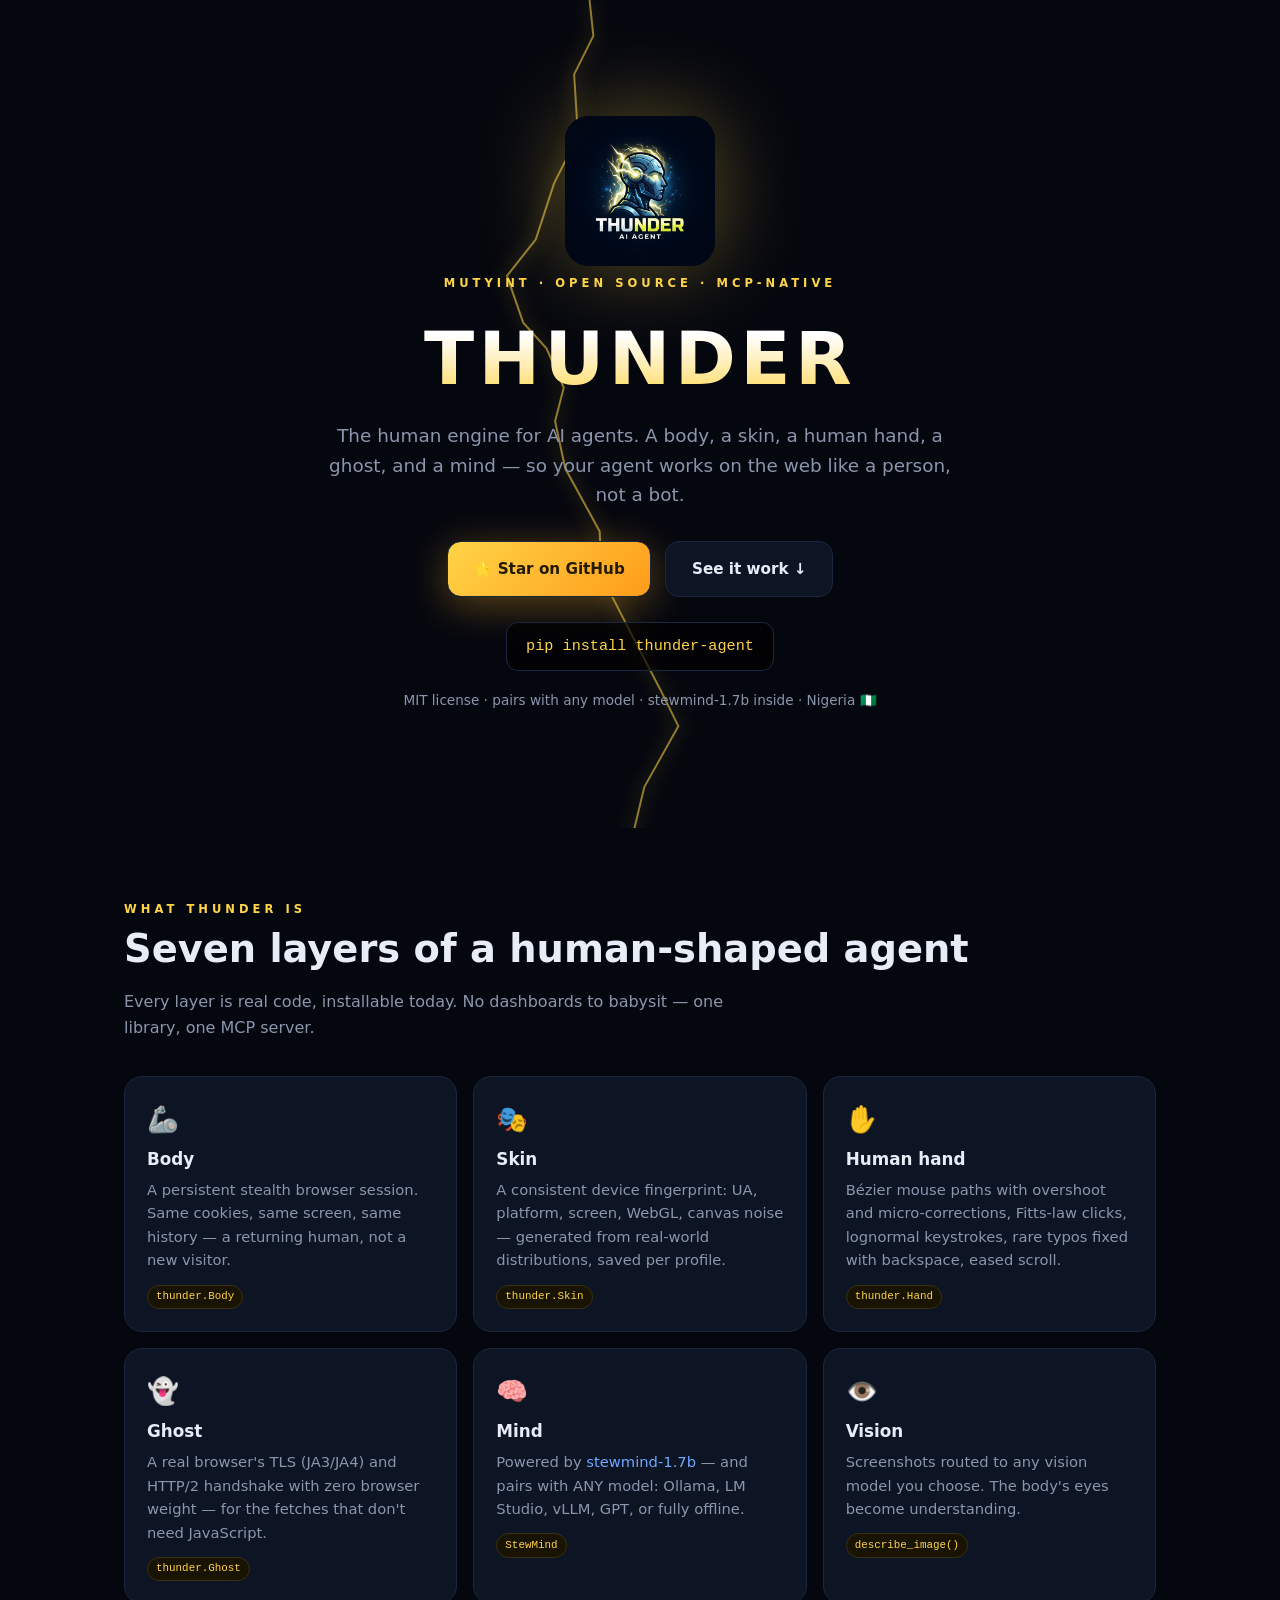
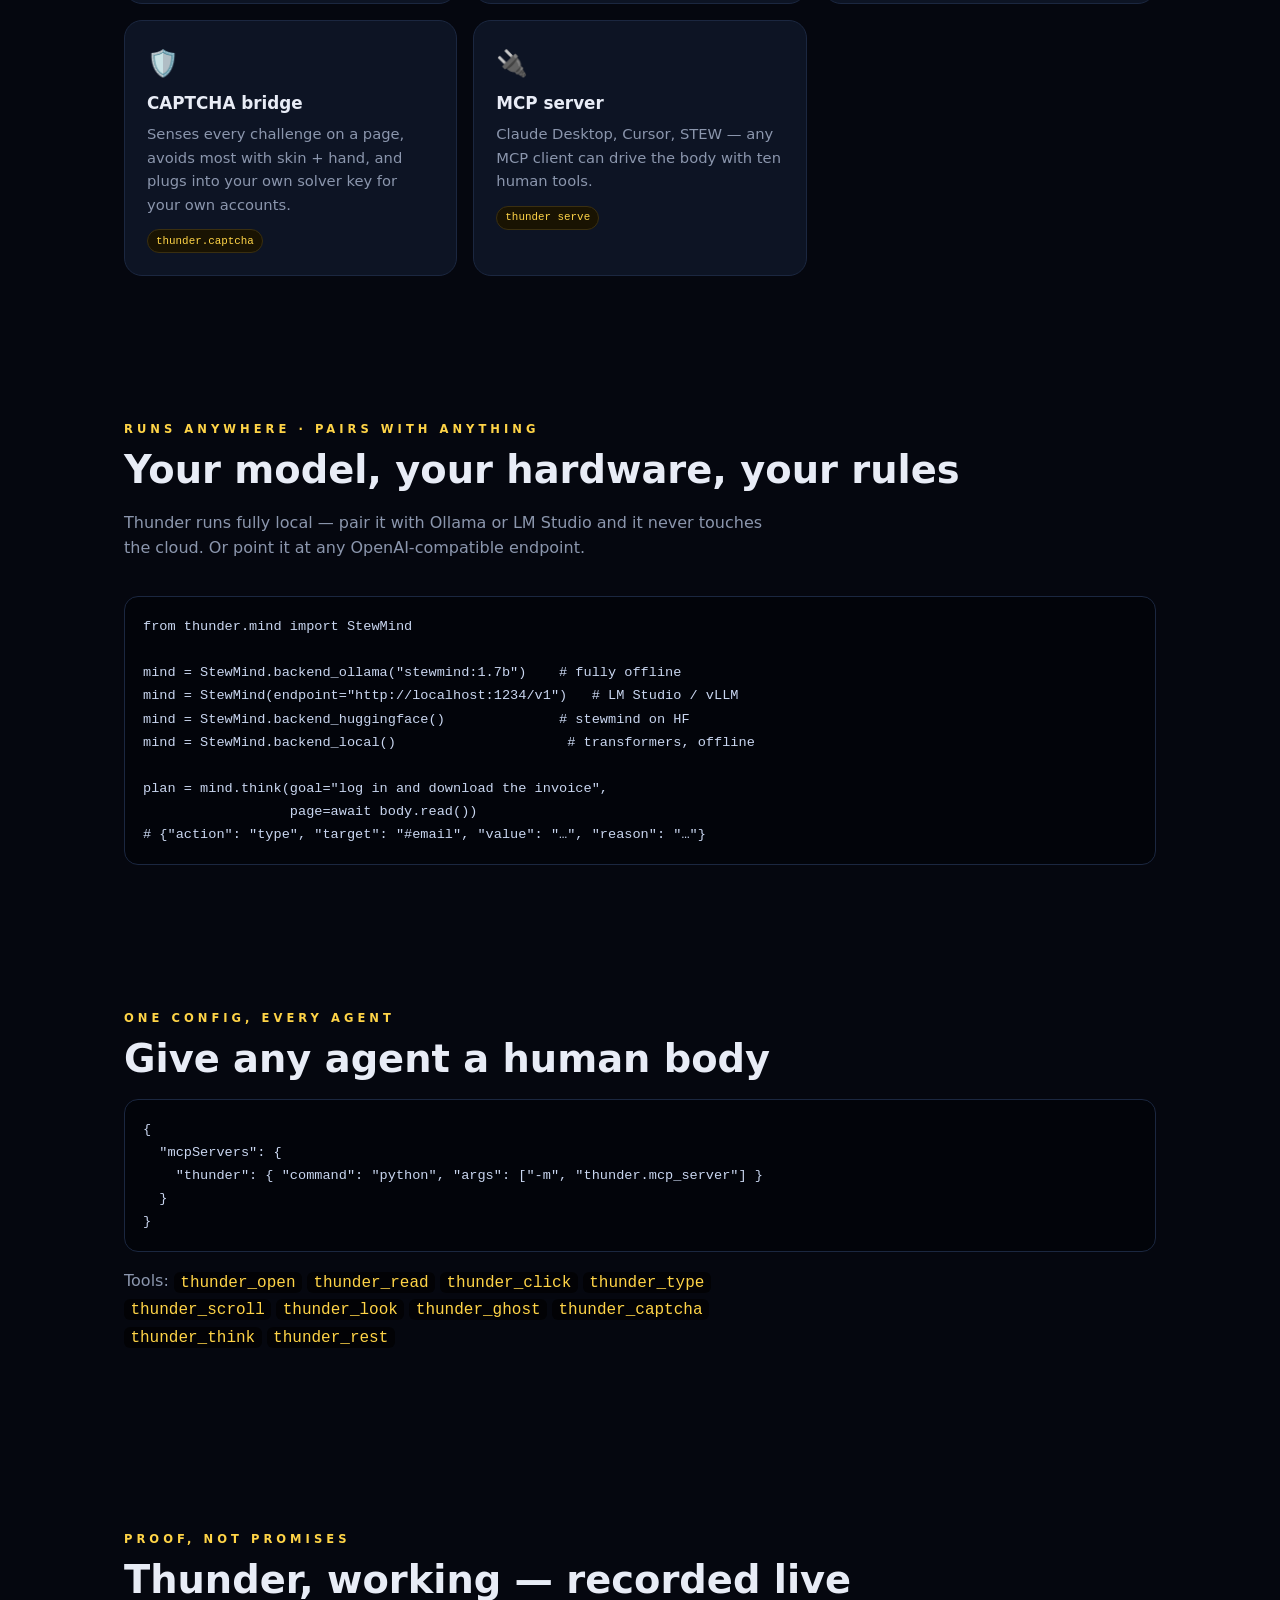
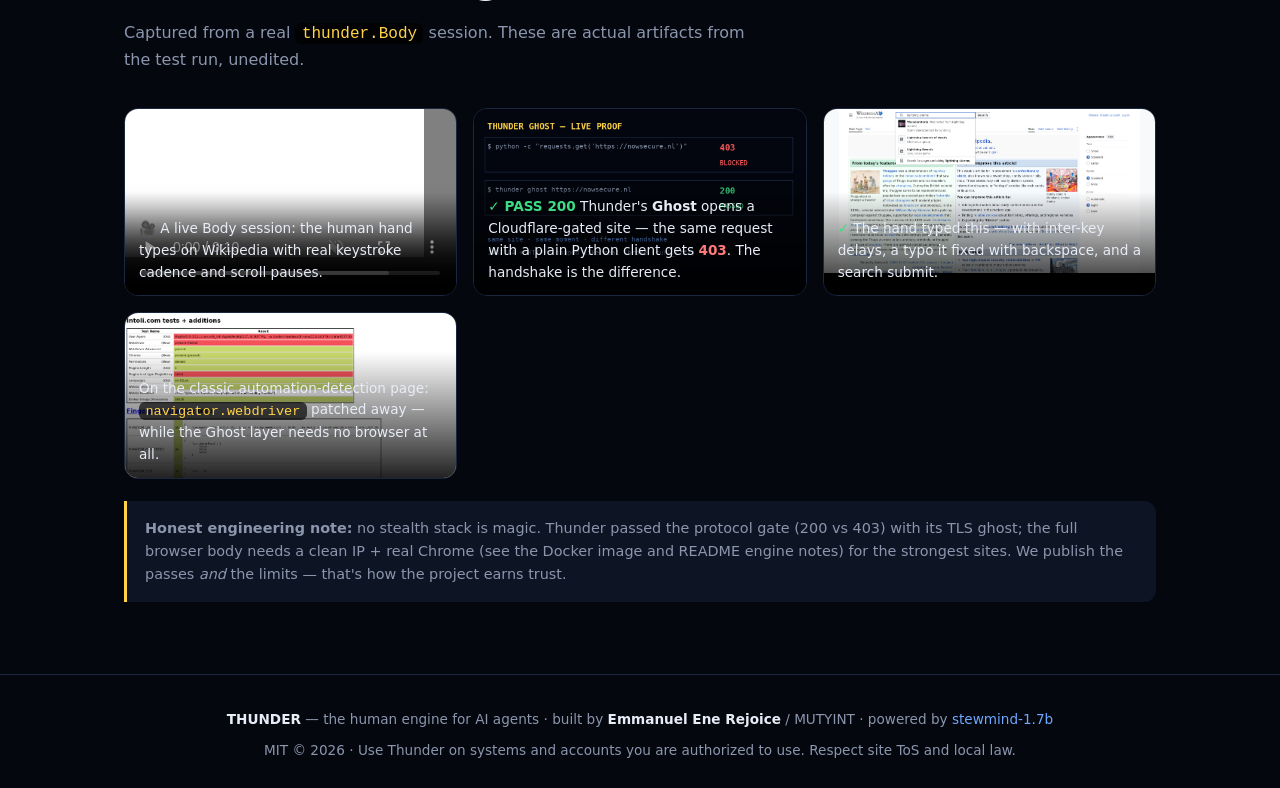
==== site/index.html @ 7cd61db0 "⚡ Thunder v0.1.0 — the human engine for AI agents Body (stealth browser) · Skin (consistent fingerpr" ====
<!DOCTYPE html>
<html lang="en">
<head>
<meta charset="utf-8">
<meta name="viewport" content="width=device-width, initial-scale=1">
<title>THUNDER — The Human Engine for AI Agents</title>
<meta name="description" content="Thunder gives AI agents a human body: a stealth browser, a human hand, a browser-true TLS ghost, a CAPTCHA bridge, and a mind powered by stewmind-1.7b. MCP-native. Open source.">
<link rel="icon" href="assets/thunder-logo.png">
<style>
  :root{
    --bg:#05070f; --bg2:#0a0f1e; --panel:#0d1424; --line:#1b2740;
    --txt:#e8ecf6; --dim:#8b96ad; --bolt:#ffd447; --volt:#6ea8ff; --ok:#3ddc84;
    --mono: ui-monospace,Menlo,Consolas,monospace;
  }
  *{margin:0;padding:0;box-sizing:border-box}
  html{scroll-behavior:smooth}
  body{background:var(--bg);color:var(--txt);font-family:Inter,system-ui,-apple-system,Segoe UI,sans-serif;line-height:1.6;overflow-x:hidden}
  .wrap{max-width:1080px;margin:0 auto;padding:0 24px}
  a{color:var(--volt);text-decoration:none}
  a:hover{color:var(--bolt)}
  .kicker{letter-spacing:.35em;font-size:.72rem;color:var(--bolt);text-transform:uppercase;font-weight:700}
  /* ── hero ─────────────────────────────── */
  header{position:relative;min-height:92vh;display:flex;align-items:center;text-align:center;overflow:hidden}
  #storm{position:absolute;inset:0;z-index:0}
  .hero-in{position:relative;z-index:2;width:100%}
  .hero-in img.logo{width:150px;border-radius:24px;box-shadow:0 0 90px rgba(255,212,71,.35);animation:pulse 4s ease-in-out infinite}
  @keyframes pulse{50%{transform:scale(1.04);box-shadow:0 0 140px rgba(255,212,71,.55)}}
  h1{font-size:clamp(2.4rem,7vw,4.6rem);font-weight:900;letter-spacing:.06em;margin:.5rem 0 .2rem;
     background:linear-gradient(180deg,#fff 30%,#ffd447 90%);-webkit-background-clip:text;background-clip:text;color:transparent}
  .tag{color:var(--dim);font-size:1.15rem;max-width:640px;margin:0 auto}
  .cta{margin-top:2rem;display:flex;gap:14px;justify-content:center;flex-wrap:wrap}
  .btn{padding:.9rem 1.6rem;border-radius:14px;font-weight:700;font-size:.95rem;transition:.2s;border:1px solid var(--line)}
  .btn.primary{background:linear-gradient(135deg,#ffd447,#ff9c1a);color:#231a00;box-shadow:0 8px 40px rgba(255,180,40,.35)}
  .btn.primary:hover{transform:translateY(-2px)}
  .btn.ghost{background:var(--panel);color:var(--txt)}
  .btn.ghost:hover{border-color:var(--bolt)}
  .install{margin-top:1.6rem;display:inline-block;font-family:var(--mono);background:#000a; border:1px solid var(--line);padding:.7rem 1.2rem;border-radius:12px;color:var(--bolt);font-size:.95rem}
  .badges{margin-top:1.2rem;color:var(--dim);font-size:.85rem}
  /* ── sections ─────────────────────────── */
  section{padding:72px 0}
  h2{font-size:clamp(1.6rem,4vw,2.4rem);font-weight:850;margin-bottom:.6rem}
  .sub{color:var(--dim);max-width:640px;margin-bottom:2.2rem}
  .grid{display:grid;grid-template-columns:repeat(auto-fit,minmax(280px,1fr));gap:16px}
  .card{background:var(--panel);border:1px solid var(--line);border-radius:18px;padding:22px;transition:.25s}
  .card:hover{transform:translateY(-4px);border-color:#2b3f6e;box-shadow:0 18px 50px #0009}
  .card .emoji{font-size:1.6rem}
  .card h3{font-size:1.05rem;margin:.4rem 0 .3rem}
  .card p{color:var(--dim);font-size:.92rem}
  .tagchip{display:inline-block;font-family:var(--mono);font-size:.68rem;color:var(--bolt);border:1px solid #3a2f10;background:#191302;padding:.15rem .5rem;border-radius:99px;margin-top:.8rem}
  pre{background:#02040a;border:1px solid var(--line);border-radius:14px;padding:18px;overflow:auto;font-family:var(--mono);font-size:.85rem;color:#c9d6f0;line-height:1.7}
  code.inline{font-family:var(--mono);color:var(--bolt);background:#000a;padding:.1rem .4rem;border-radius:6px}
  /* ── proofs ──────────────────────────── */
  .shots{display:grid;grid-template-columns:repeat(auto-fit,minmax(260px,1fr));gap:16px}
  .shot{position:relative;border-radius:14px;overflow:hidden;border:1px solid var(--line);background:#000}
  .shot img,.shot video{width:100%;display:block}
  .shot .cap{position:absolute;bottom:0;left:0;right:0;background:linear-gradient(transparent,#000d);padding:26px 14px 12px;font-size:.85rem}
  .ok-chip{color:var(--ok);font-weight:700}
  .fail-chip{color:#ff7a7a;font-weight:700}
  video{filter:saturate(1.1)}
  .note{border-left:3px solid var(--bolt);background:var(--panel);padding:16px 18px;border-radius:0 12px 12px 0;color:var(--dim);font-size:.9rem;margin-top:1.4rem}
  footer{border-top:1px solid var(--line);padding:34px 0;color:var(--dim);font-size:.85rem;text-align:center}
  footer b{color:var(--txt)}
  .float{animation:float 7s ease-in-out infinite}
  @keyframes float{50%{transform:translateY(-12px)}}
</style>
</head>
<body>
<canvas id="storm"></canvas>
<header>
  <div class="wrap hero-in">
    <img class="logo float" src="assets/thunder-logo.png" alt="Thunder logo">
    <div class="kicker">MUTYINT · OPEN SOURCE · MCP-NATIVE</div>
    <h1>THUNDER</h1>
    <p class="tag">The human engine for AI agents. A body, a skin, a human hand, a ghost, and a mind — so your agent works on the web like a person, not a bot.</p>
    <div class="cta">
      <a class="btn primary" href="https://github.com/emmanuelerogian723-alt/thunder" target="_blank">⭐ Star on GitHub</a>
      <a class="btn ghost" href="#proofs">See it work ↓</a>
    </div>
    <div class="install">pip install thunder-agent</div>
    <div class="badges">MIT license · pairs with any model · stewmind-1.7b inside · Nigeria 🇳🇬</div>
  </div>
</header>

<section id="layers">
  <div class="wrap">
    <div class="kicker">WHAT THUNDER IS</div>
    <h2>Seven layers of a human-shaped agent</h2>
    <p class="sub">Every layer is real code, installable today. No dashboards to babysit — one library, one MCP server.</p>
    <div class="grid">
      <div class="card"><div class="emoji">🦾</div><h3>Body</h3><p>A persistent stealth browser session. Same cookies, same screen, same history — a returning human, not a new visitor.</p><span class="tagchip">thunder.Body</span></div>
      <div class="card"><div class="emoji">🎭</div><h3>Skin</h3><p>A consistent device fingerprint: UA, platform, screen, WebGL, canvas noise — generated from real-world distributions, saved per profile.</p><span class="tagchip">thunder.Skin</span></div>
      <div class="card"><div class="emoji">✋</div><h3>Human hand</h3><p>Bézier mouse paths with overshoot and micro-corrections, Fitts-law clicks, lognormal keystrokes, rare typos fixed with backspace, eased scroll.</p><span class="tagchip">thunder.Hand</span></div>
      <div class="card"><div class="emoji">👻</div><h3>Ghost</h3><p>A real browser's TLS (JA3/JA4) and HTTP/2 handshake with zero browser weight — for the fetches that don't need JavaScript.</p><span class="tagchip">thunder.Ghost</span></div>
      <div class="card"><div class="emoji">🧠</div><h3>Mind</h3><p>Powered by <a href="https://huggingface.co/Erog0291/stewmind-1.7b" target="_blank">stewmind-1.7b</a> — and pairs with ANY model: Ollama, LM Studio, vLLM, GPT, or fully offline.</p><span class="tagchip">StewMind</span></div>
      <div class="card"><div class="emoji">👁️</div><h3>Vision</h3><p>Screenshots routed to any vision model you choose. The body's eyes become understanding.</p><span class="tagchip">describe_image()</span></div>
      <div class="card"><div class="emoji">🛡️</div><h3>CAPTCHA bridge</h3><p>Senses every challenge on a page, avoids most with skin + hand, and plugs into your own solver key for your own accounts.</p><span class="tagchip">thunder.captcha</span></div>
      <div class="card"><div class="emoji">🔌</div><h3>MCP server</h3><p>Claude Desktop, Cursor, STEW — any MCP client can drive the body with ten human tools.</p><span class="tagchip">thunder serve</span></div>
    </div>
  </div>
</section>

<section id="pair">
  <div class="wrap">
    <div class="kicker">RUNS ANYWHERE · PAIRS WITH ANYTHING</div>
    <h2>Your model, your hardware, your rules</h2>
    <p class="sub">Thunder runs fully local — pair it with Ollama or LM Studio and it never touches the cloud. Or point it at any OpenAI-compatible endpoint.</p>
    <pre>from thunder.mind import StewMind

mind = StewMind.backend_ollama("stewmind:1.7b")    # fully offline
mind = StewMind(endpoint="http://localhost:1234/v1")   # LM Studio / vLLM
mind = StewMind.backend_huggingface()              # stewmind on HF
mind = StewMind.backend_local()                     # transformers, offline

plan = mind.think(goal="log in and download the invoice",
                  page=await body.read())
# {"action": "type", "target": "#email", "value": "…", "reason": "…"}</pre>
  </div>
</section>

<section id="mcp">
  <div class="wrap">
    <div class="kicker">ONE CONFIG, EVERY AGENT</div>
    <h2>Give any agent a human body</h2>
    <pre>{
  "mcpServers": {
    "thunder": { "command": "python", "args": ["-m", "thunder.mcp_server"] }
  }
}</pre>
    <p class="sub" style="margin-top:1rem">Tools: <code class="inline">thunder_open</code> <code class="inline">thunder_read</code> <code class="inline">thunder_click</code> <code class="inline">thunder_type</code> <code class="inline">thunder_scroll</code> <code class="inline">thunder_look</code> <code class="inline">thunder_ghost</code> <code class="inline">thunder_captcha</code> <code class="inline">thunder_think</code> <code class="inline">thunder_rest</code></p>
  </div>
</section>

<section id="proofs">
  <div class="wrap">
    <div class="kicker">PROOF, NOT PROMISES</div>
    <h2>Thunder, working — recorded live</h2>
    <p class="sub">Captured from a real <code class="inline">thunder.Body</code> session. These are actual artifacts from the test run, unedited.</p>
    <div class="shots">
      <div class="shot"><video src="assets/thunder_session.webm" controls muted playsinline></video><div class="cap">🎥 A live Body session: the human hand types on Wikipedia with real keystroke cadence and scroll pauses.</div></div>
      <div class="shot"><img src="assets/proof_cloudflare.png" alt="ghost vs plain client"><div class="cap"><span class="ok-chip">✓ PASS 200</span> Thunder's <b>Ghost</b> opens a Cloudflare-gated site — the same request with a plain Python client gets <span class="fail-chip">403</span>. The handshake is the difference.</div></div>
      <div class="shot"><img src="assets/proof_hand.png" alt="human hand typing"><div class="cap"><span class="ok-chip">✓</span> The hand typed this — with inter-key delays, a typo it fixed with backspace, and a search submit.</div></div>
      <div class="shot"><img src="assets/proof_detection.png" alt="detection page"><div class="cap">On the classic automation-detection page: <code class="inline">navigator.webdriver</code> patched away — while the Ghost layer needs no browser at all.</div></div>
    </div>
    <div class="note"><b>Honest engineering note:</b> no stealth stack is magic. Thunder passed the protocol gate (200 vs 403) with its TLS ghost; the full browser body needs a clean IP + real Chrome (see the Docker image and README engine notes) for the strongest sites. We publish the passes <i>and</i> the limits — that's how the project earns trust.</div>
  </div>
</section>

<footer>
  <div class="wrap">
    <p><b>THUNDER</b> — the human engine for AI agents · built by <b>Emmanuel Ene Rejoice</b> / MUTYINT · powered by <a href="https://huggingface.co/Erog0291/stewmind-1.7b" target="_blank">stewmind-1.7b</a></p>
    <p style="margin-top:.6rem">MIT © 2026 · Use Thunder on systems and accounts you are authorized to use. Respect site ToS and local law.</p>
  </div>
</footer>

<script>
// ── animated storm behind the hero ──────────────────────────
const cv = document.getElementById('storm'), ctx = cv.getContext('2d');
let bolts = [], W, H;
function resize(){ W = cv.width = innerWidth; H = cv.height = document.querySelector('header').offsetHeight; }
addEventListener('resize', resize); resize();
function spawnBolt(){
  const x = Math.random()*W;
  const pts = [[x, 0]]; let px = x, py = 0;
  while (py < H){ py += 24 + Math.random()*40; px += (Math.random()-0.5)*70; pts.push([px, py]); }
  bolts.push({pts, life: 1});
  if (Math.random() < 0.4) setTimeout(spawnBolt, 90);
}
function tick(){
  ctx.clearRect(0,0,W,H);
  ctx.globalCompositeOperation = 'lighter';
  bolts = bolts.filter(b => b.life > 0);
  for (const b of bolts){
    ctx.beginPath();
    b.pts.forEach(([x,y],i) => i ? ctx.lineTo(x,y) : ctx.moveTo(x,y));
    ctx.strokeStyle = `rgba(255,212,71,${b.life*0.55})`;
    ctx.lineWidth = 2; ctx.shadowColor = '#ffd447'; ctx.shadowBlur = 18;
    ctx.stroke();
    b.life -= 0.03;
  }
  ctx.shadowBlur = 0;
  requestAnimationFrame(tick);
}
setInterval(() => Math.random() < 0.5 && spawnBolt(), 900);
tick();
</script>
</body>
</html>
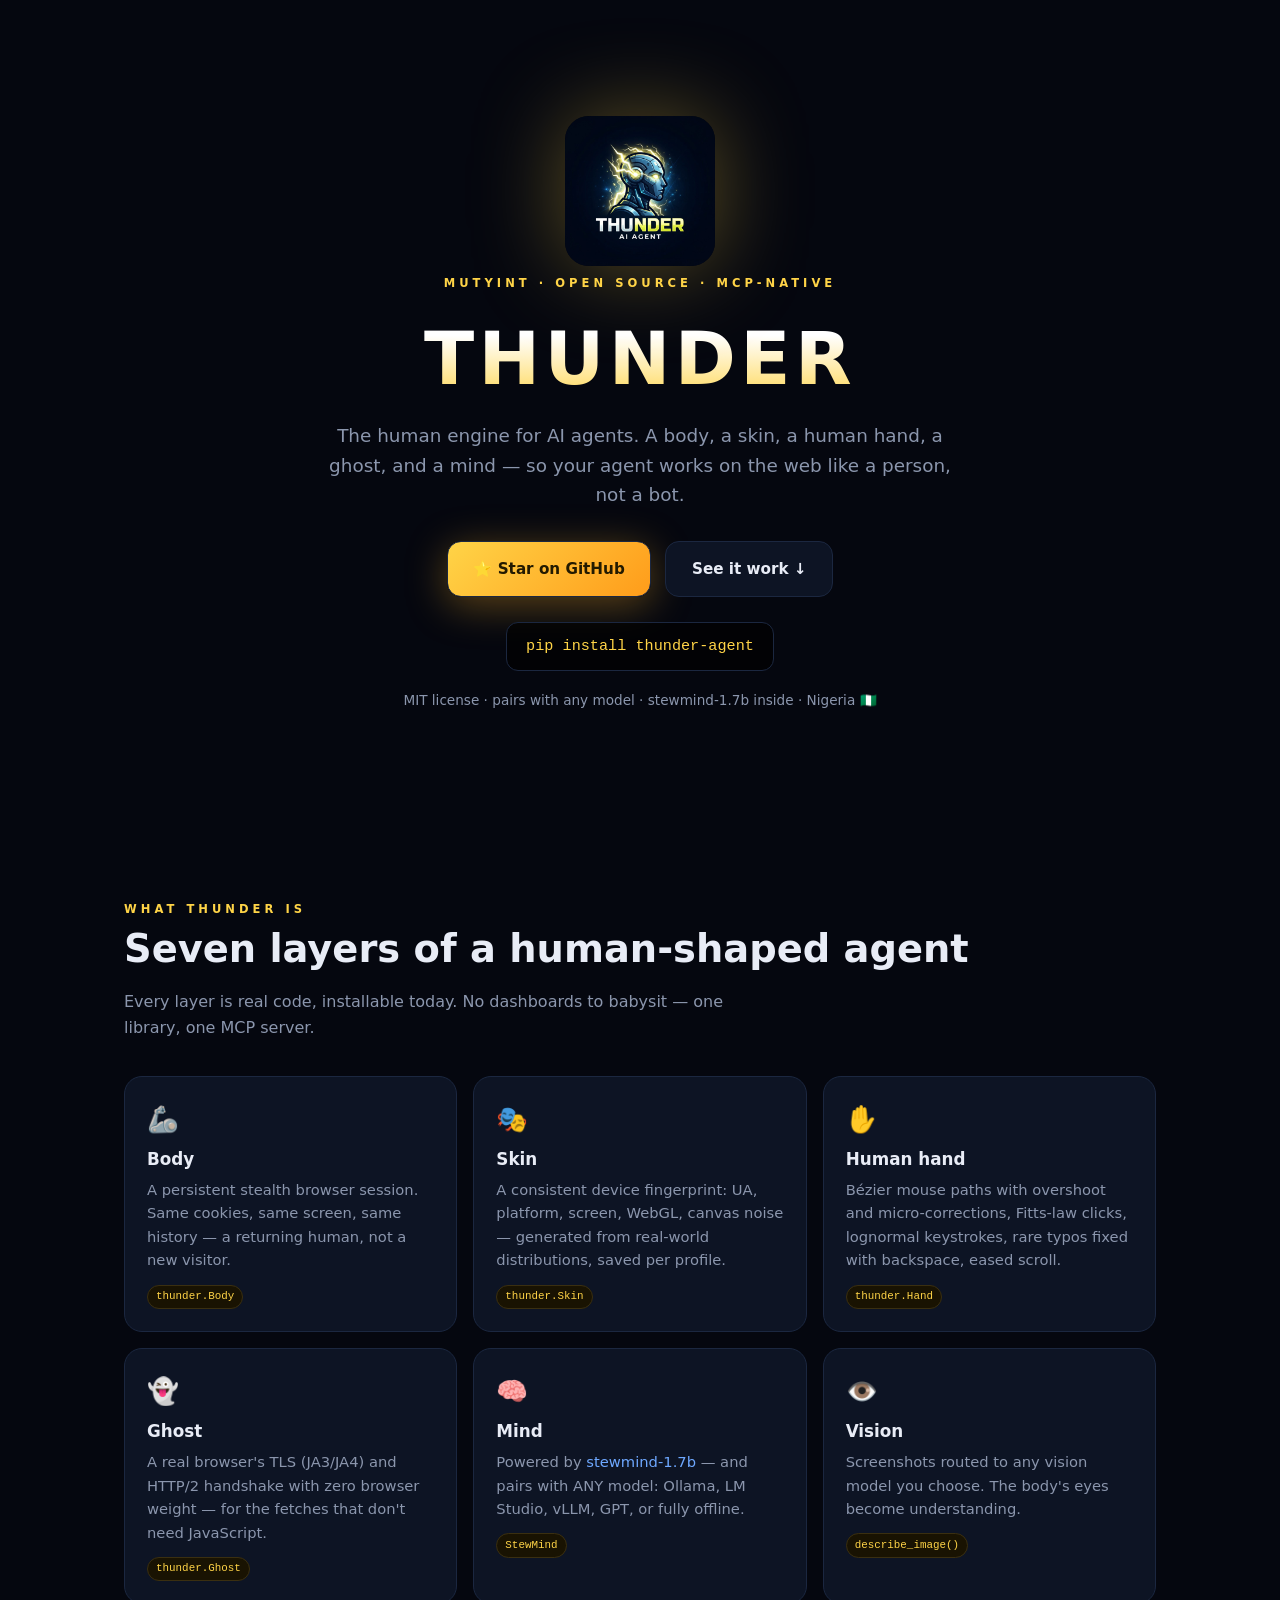
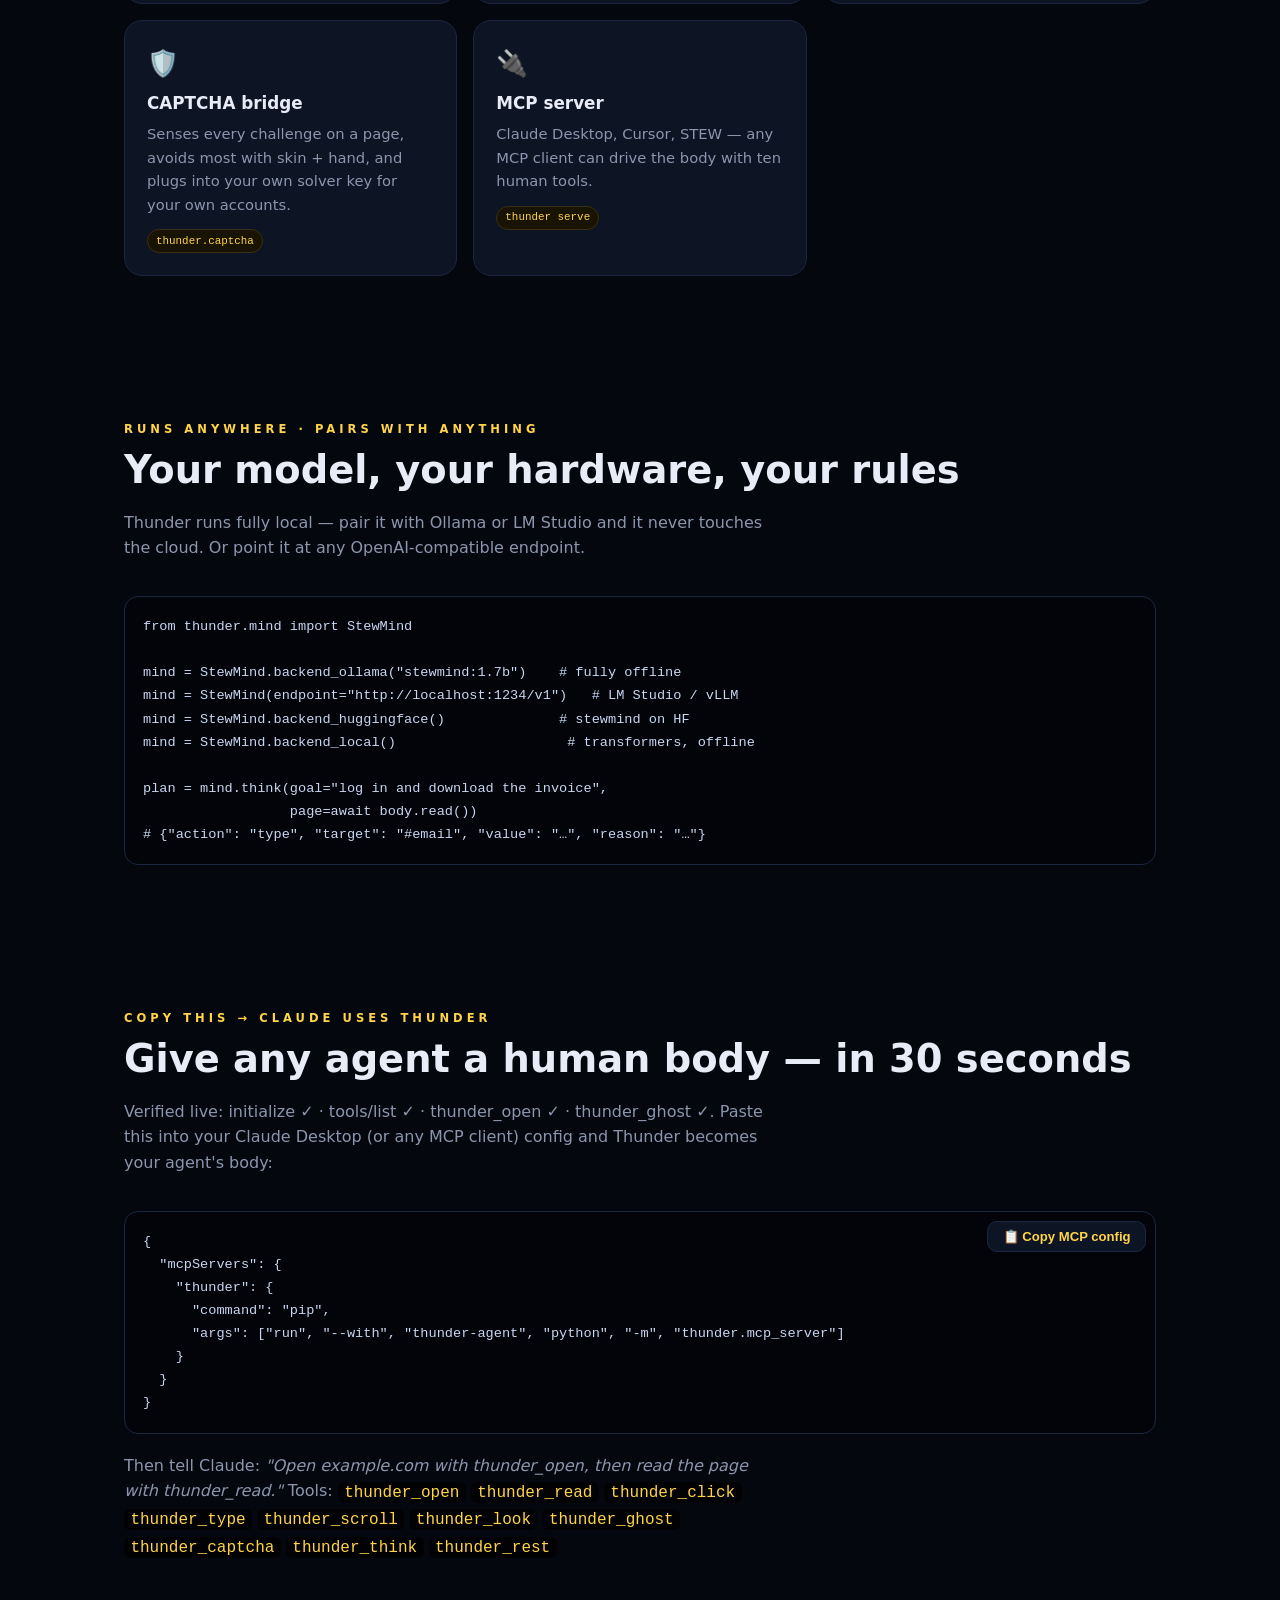
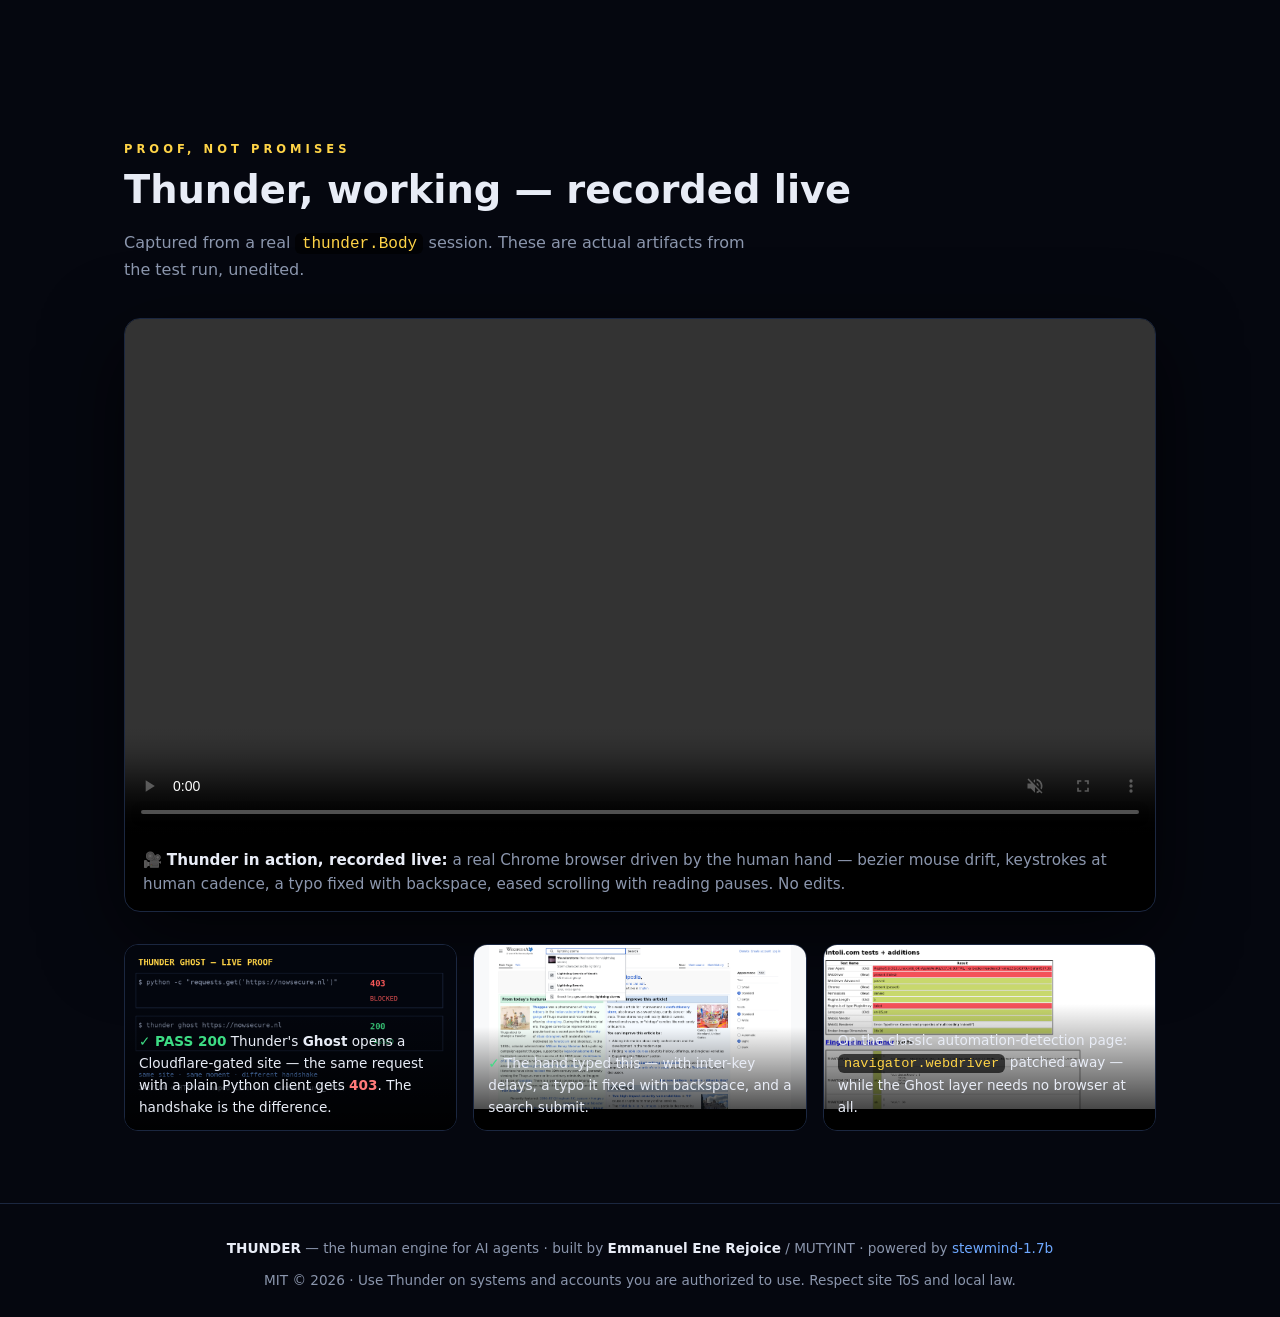
==== commit d40885d4: "v0.1.1: real-Chrome engines (channel + nodriver), HD session video, verified MCP quickstart, HD vide" ====
--- a/site/index.html
+++ b/site/index.html
@@ -119,31 +119,53 @@
 
 <section id="mcp">
   <div class="wrap">
-    <div class="kicker">ONE CONFIG, EVERY AGENT</div>
-    <h2>Give any agent a human body</h2>
-    <pre>{
+    <div class="kicker">COPY THIS → CLAUDE USES THUNDER</div>
+    <h2>Give any agent a human body — in 30 seconds</h2>
+    <p class="sub">Verified live: initialize ✓ · tools/list ✓ · thunder_open ✓ · thunder_ghost ✓. Paste this into your Claude Desktop (or any MCP client) config and Thunder becomes your agent's body:</p>
+    <div class="copypaste"><pre id="mcpcfg">{
   "mcpServers": {
-    "thunder": { "command": "python", "args": ["-m", "thunder.mcp_server"] }
+    "thunder": {
+      "command": "pip",
+      "args": ["run", "--with", "thunder-agent", "python", "-m", "thunder.mcp_server"]
+    }
   }
-}</pre>
-    <p class="sub" style="margin-top:1rem">Tools: <code class="inline">thunder_open</code> <code class="inline">thunder_read</code> <code class="inline">thunder_click</code> <code class="inline">thunder_type</code> <code class="inline">thunder_scroll</code> <code class="inline">thunder_look</code> <code class="inline">thunder_ghost</code> <code class="inline">thunder_captcha</code> <code class="inline">thunder_think</code> <code class="inline">thunder_rest</code></p>
-  </div>
-</section>
+}</pre><button class="copybtn" onclick="copyCfg()">📋 Copy MCP config</button></div>
+    <p class="sub" style="margin-top:1.2rem">Then tell Claude: <i>"Open example.com with thunder_open, then read the page with thunder_read."</i> Tools: <code class="inline">thunder_open</code> <code class="inline">thunder_read</code> <code class="inline">thunder_click</code> <code class="inline">thunder_type</code> <code class="inline">thunder_scroll</code> <code class="inline">thunder_look</code> <code class="inline">thunder_ghost</code> <code class="inline">thunder_captcha</code> <code class="inline">thunder_think</code> <code class="inline">thunder_rest</code></p>
+  </div>
+  <style>
+    .copypaste{position:relative}
+    .copybtn{position:absolute;top:10px;right:10px;background:#0d1424;border:1px solid #1b2740;color:#ffd447;padding:.45rem .9rem;border-radius:10px;font-weight:700;cursor:pointer;font-size:.82rem}
+    .copybtn:hover{border-color:#ffd447}
+  </style>
+  <script>
+    function copyCfg(){
+      navigator.clipboard.writeText(document.getElementById('mcpcfg').textContent.trim());
+      const b=document.querySelector('.copybtn'); b.textContent='✓ Copied!';
+      setTimeout(()=>b.textContent='📋 Copy MCP config',1600);
+    }
+  </script>
+</section></section>
 
 <section id="proofs">
   <div class="wrap">
     <div class="kicker">PROOF, NOT PROMISES</div>
     <h2>Thunder, working — recorded live</h2>
     <p class="sub">Captured from a real <code class="inline">thunder.Body</code> session. These are actual artifacts from the test run, unedited.</p>
+    <div class="bigvideo">
+      <video src="assets/thunder_action.mp4" controls muted playsinline loop></video>
+      <p class="vidcap">🎥 <b>Thunder in action, recorded live:</b> a real Chrome browser driven by the human hand — bezier mouse drift, keystrokes at human cadence, a typo fixed with backspace, eased scrolling with reading pauses. No edits.</p>
+    </div>
+    <style>
+      .bigvideo{margin:1.4rem 0 2rem;border-radius:16px;overflow:hidden;border:1px solid #1b2740;background:#000;box-shadow:0 24px 80px #000a}
+      .bigvideo video{width:100%;display:block;min-height:auto}
+      .vidcap{color:#8b96ad;font-size:.95rem;padding:14px 18px;margin:0}
+      .vidcap b{color:#e8ecf6}
+    </style>
     <div class="shots">
-      <div class="shot"><video src="assets/thunder_session.webm" controls muted playsinline></video><div class="cap">🎥 A live Body session: the human hand types on Wikipedia with real keystroke cadence and scroll pauses.</div></div>
       <div class="shot"><img src="assets/proof_cloudflare.png" alt="ghost vs plain client"><div class="cap"><span class="ok-chip">✓ PASS 200</span> Thunder's <b>Ghost</b> opens a Cloudflare-gated site — the same request with a plain Python client gets <span class="fail-chip">403</span>. The handshake is the difference.</div></div>
       <div class="shot"><img src="assets/proof_hand.png" alt="human hand typing"><div class="cap"><span class="ok-chip">✓</span> The hand typed this — with inter-key delays, a typo it fixed with backspace, and a search submit.</div></div>
       <div class="shot"><img src="assets/proof_detection.png" alt="detection page"><div class="cap">On the classic automation-detection page: <code class="inline">navigator.webdriver</code> patched away — while the Ghost layer needs no browser at all.</div></div>
-    </div>
-    <div class="note"><b>Honest engineering note:</b> no stealth stack is magic. Thunder passed the protocol gate (200 vs 403) with its TLS ghost; the full browser body needs a clean IP + real Chrome (see the Docker image and README engine notes) for the strongest sites. We publish the passes <i>and</i> the limits — that's how the project earns trust.</div>
-  </div>
-</section>
+    </div></section>
 
 <footer>
   <div class="wrap">
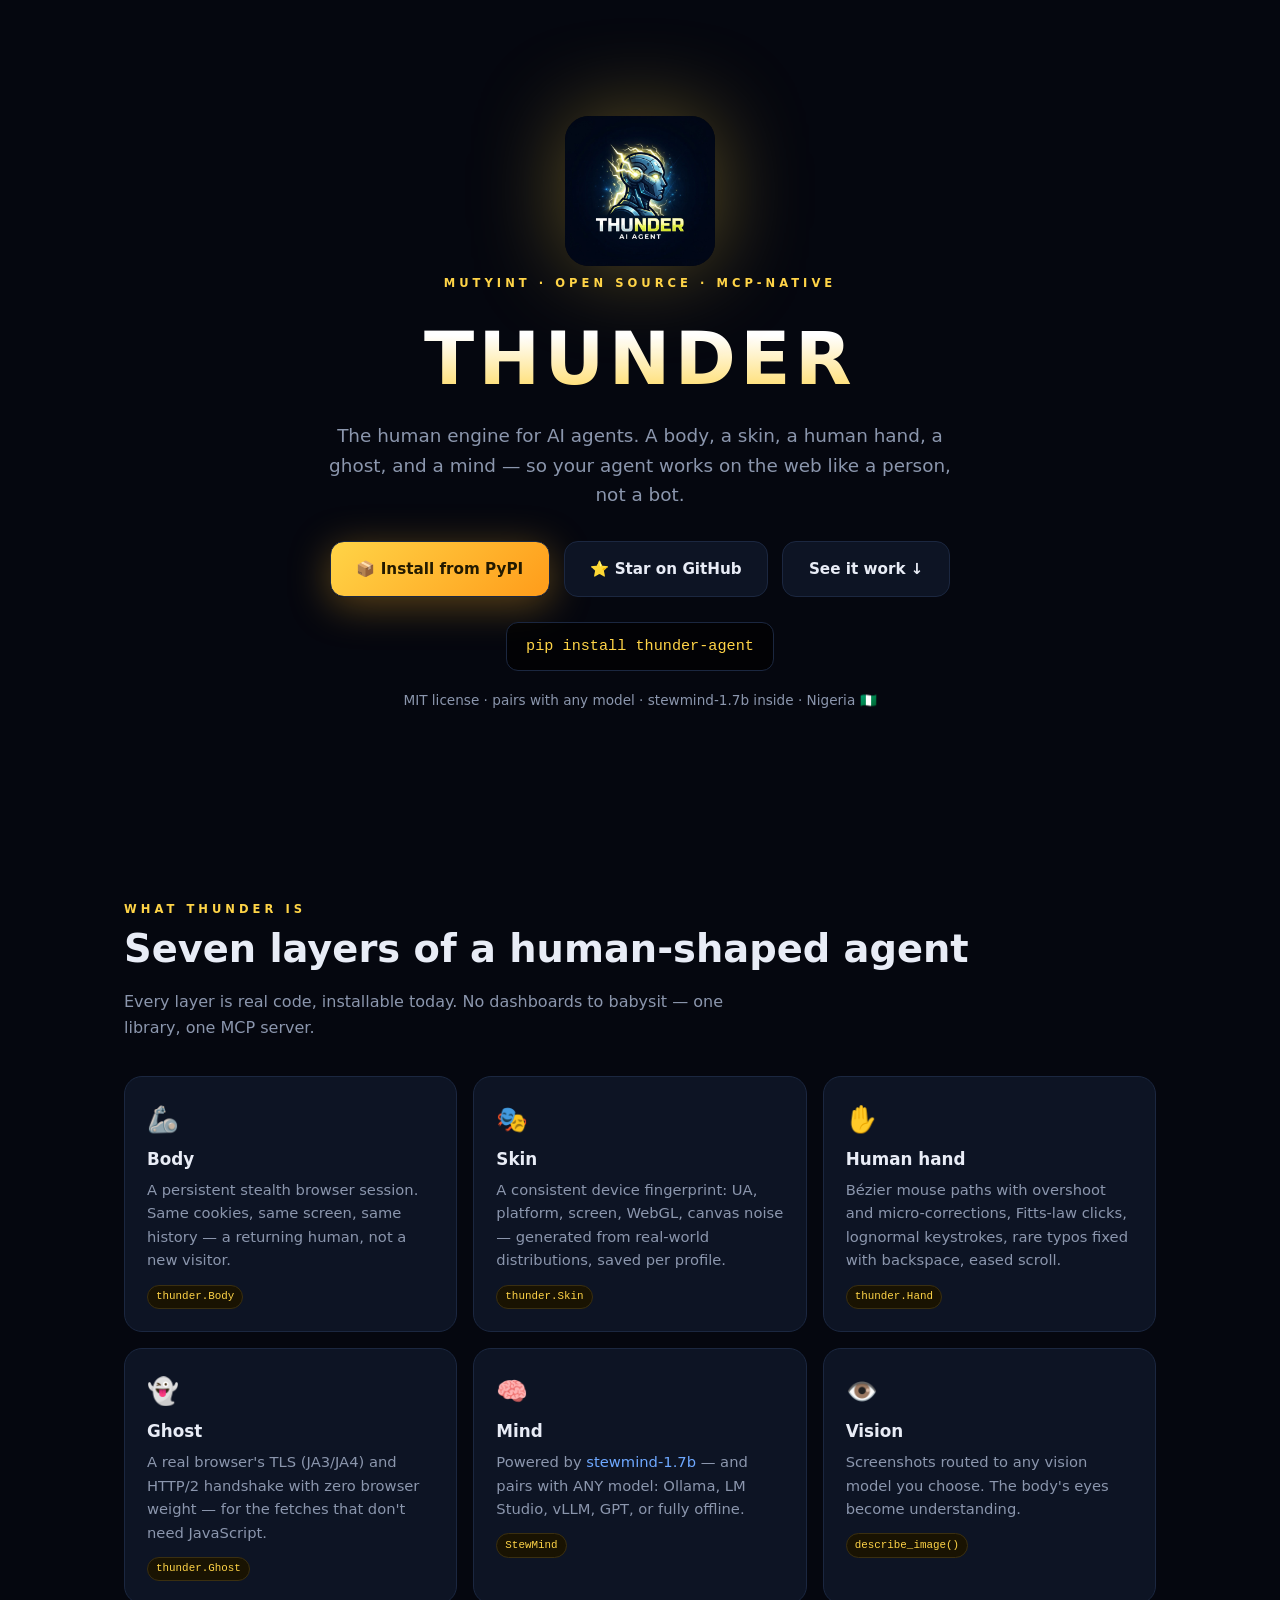
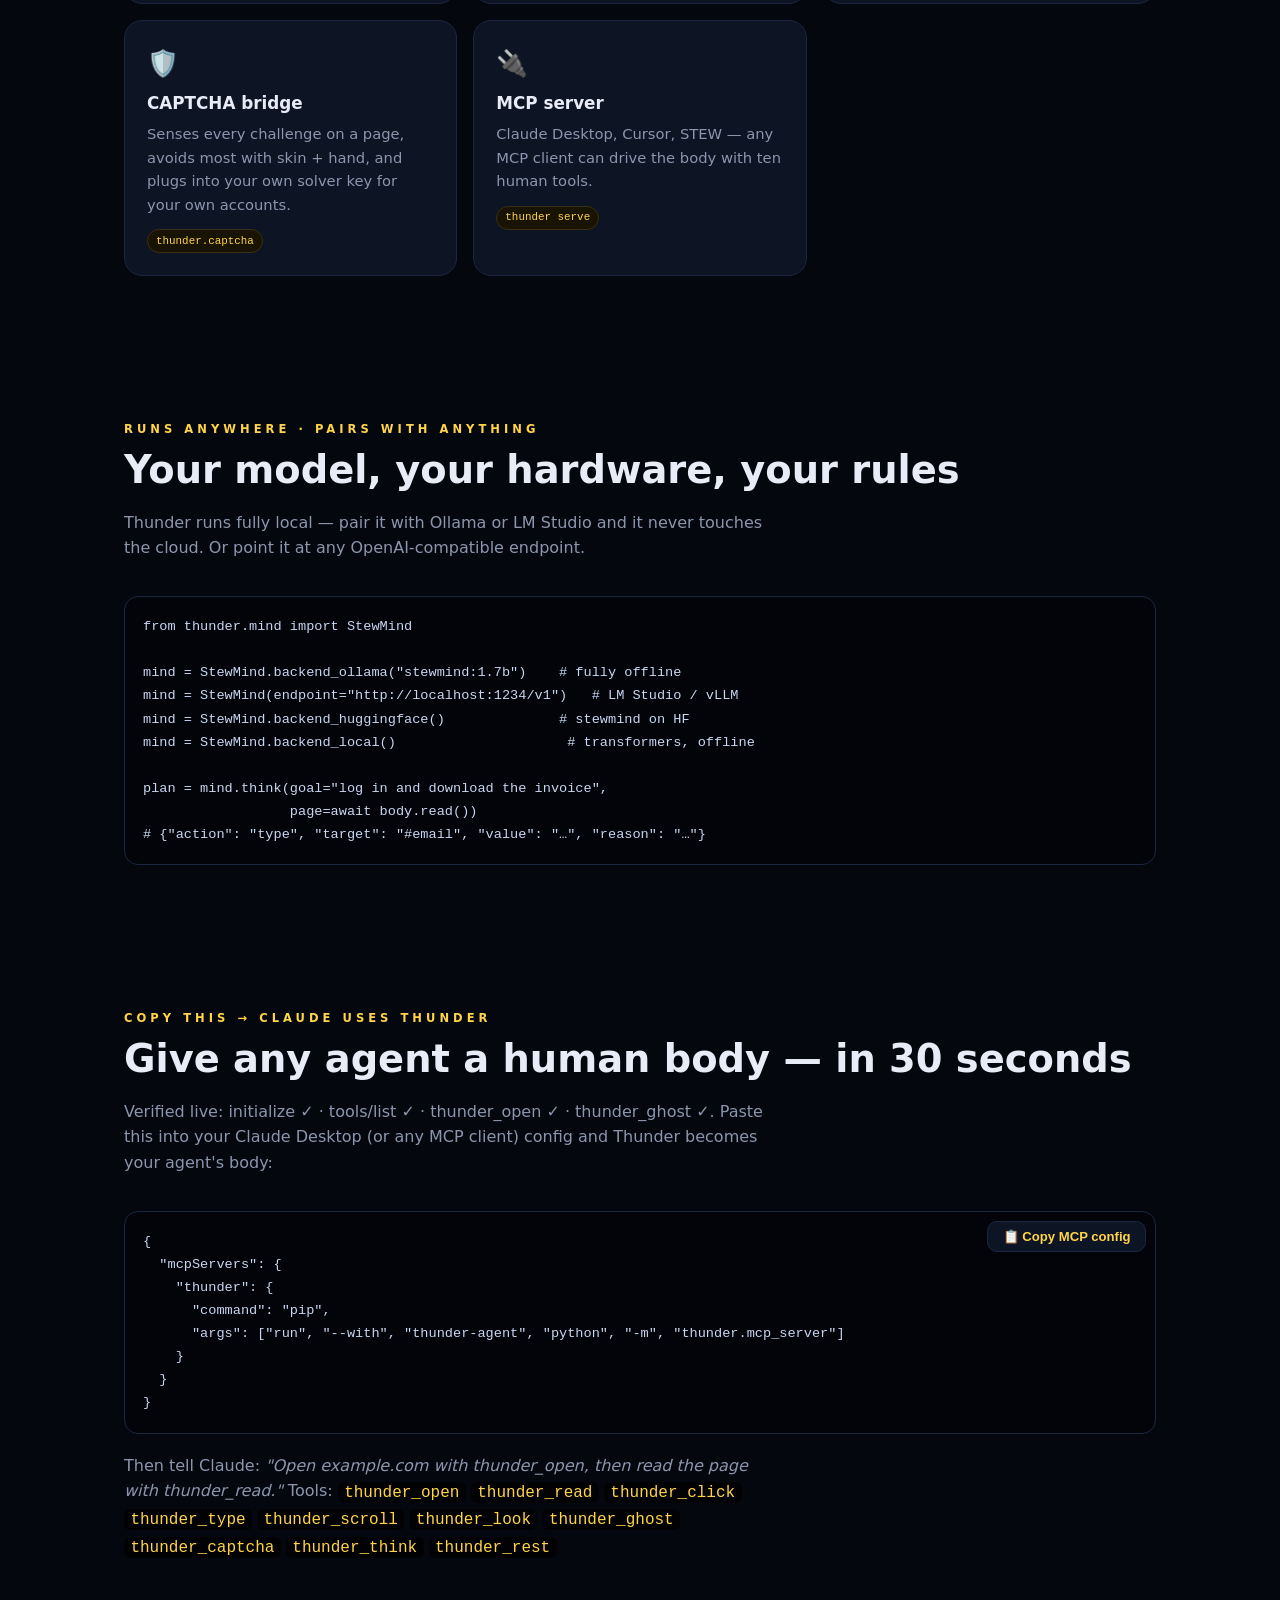
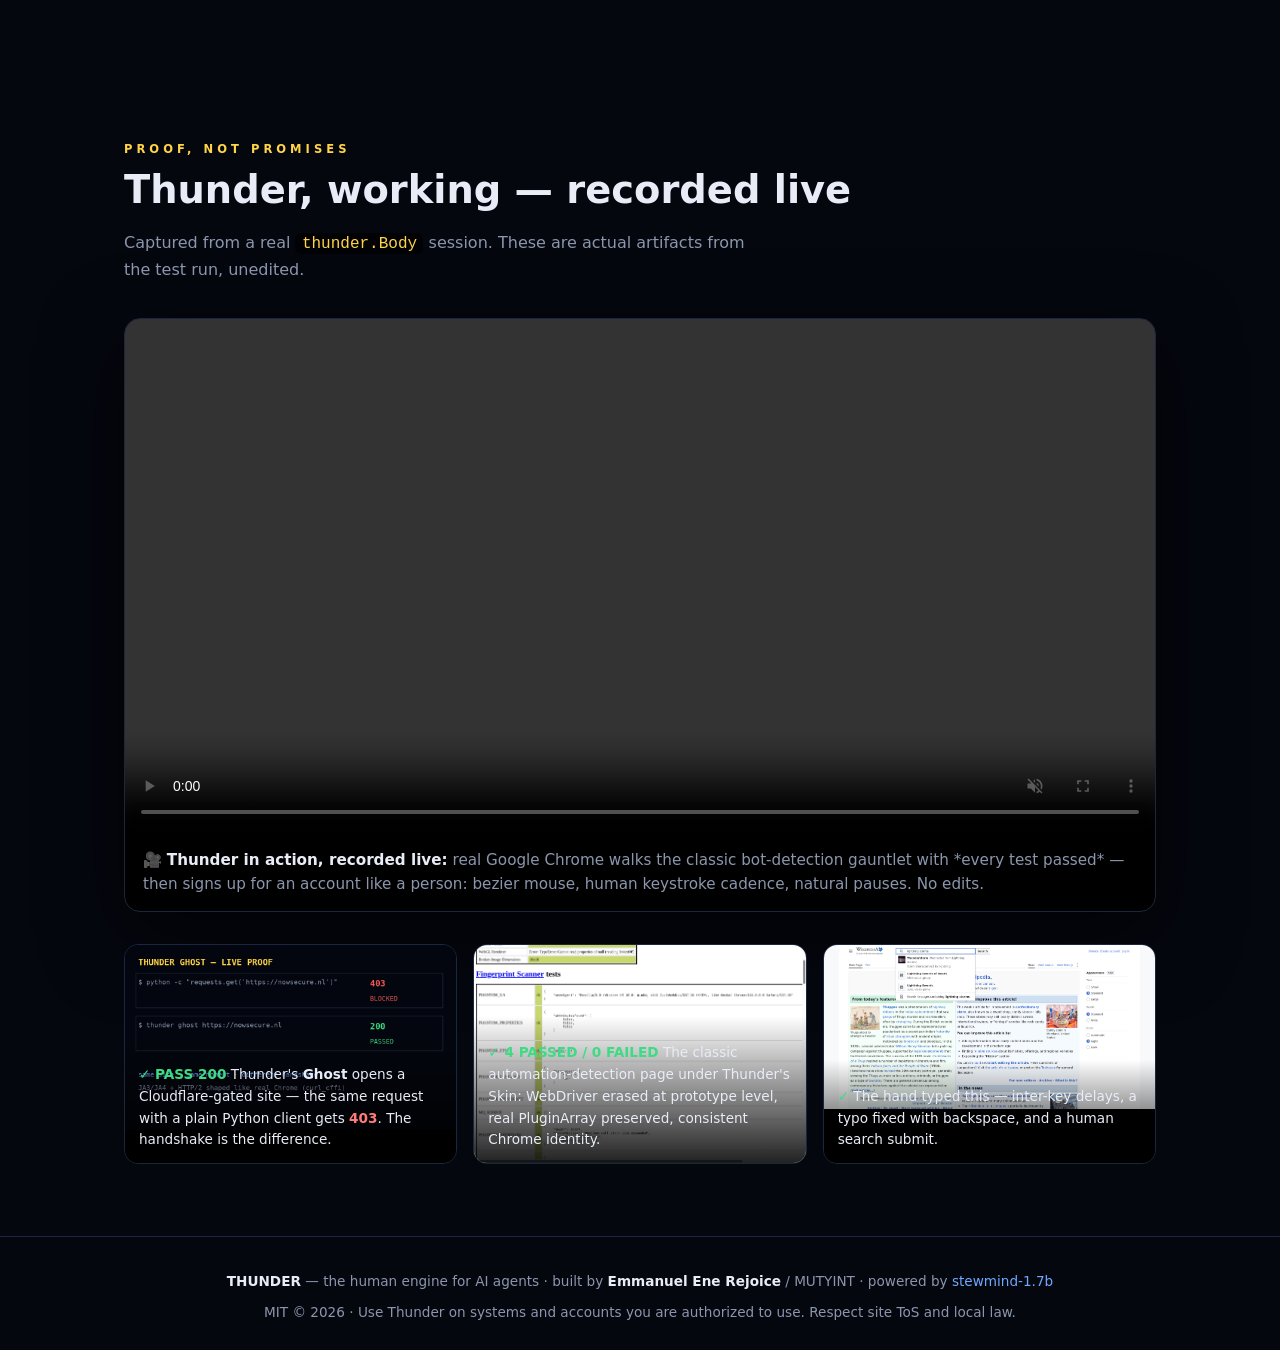
==== commit 73d1a57f: "v0.3.0: 5-blocker break — ProxyManager, WebGL1+2 GPU spoof, headless evasion pack, hand tremor + mic" ====
--- a/site/index.html
+++ b/site/index.html
@@ -73,7 +73,8 @@
     <h1>THUNDER</h1>
     <p class="tag">The human engine for AI agents. A body, a skin, a human hand, a ghost, and a mind — so your agent works on the web like a person, not a bot.</p>
     <div class="cta">
-      <a class="btn primary" href="https://github.com/emmanuelerogian723-alt/thunder" target="_blank">⭐ Star on GitHub</a>
+      <a class="btn primary" href="https://pypi.org/project/thunder-agent/" target="_blank">📦 Install from PyPI</a>
+      <a class="btn ghost" href="https://github.com/emmanuelerogian723-alt/thunder" target="_blank">⭐ Star on GitHub</a>
       <a class="btn ghost" href="#proofs">See it work ↓</a>
     </div>
     <div class="install">pip install thunder-agent</div>
@@ -153,7 +154,7 @@
     <p class="sub">Captured from a real <code class="inline">thunder.Body</code> session. These are actual artifacts from the test run, unedited.</p>
     <div class="bigvideo">
       <video src="assets/thunder_action.mp4" controls muted playsinline loop></video>
-      <p class="vidcap">🎥 <b>Thunder in action, recorded live:</b> a real Chrome browser driven by the human hand — bezier mouse drift, keystrokes at human cadence, a typo fixed with backspace, eased scrolling with reading pauses. No edits.</p>
+      <p class="vidcap">🎥 <b>Thunder in action, recorded live:</b> real Google Chrome walks the classic bot-detection gauntlet with *every test passed* — then signs up for an account like a person: bezier mouse, human keystroke cadence, natural pauses. No edits.</p>
     </div>
     <style>
       .bigvideo{margin:1.4rem 0 2rem;border-radius:16px;overflow:hidden;border:1px solid #1b2740;background:#000;box-shadow:0 24px 80px #000a}
@@ -163,8 +164,8 @@
     </style>
     <div class="shots">
       <div class="shot"><img src="assets/proof_cloudflare.png" alt="ghost vs plain client"><div class="cap"><span class="ok-chip">✓ PASS 200</span> Thunder's <b>Ghost</b> opens a Cloudflare-gated site — the same request with a plain Python client gets <span class="fail-chip">403</span>. The handshake is the difference.</div></div>
-      <div class="shot"><img src="assets/proof_hand.png" alt="human hand typing"><div class="cap"><span class="ok-chip">✓</span> The hand typed this — with inter-key delays, a typo it fixed with backspace, and a search submit.</div></div>
-      <div class="shot"><img src="assets/proof_detection.png" alt="detection page"><div class="cap">On the classic automation-detection page: <code class="inline">navigator.webdriver</code> patched away — while the Ghost layer needs no browser at all.</div></div>
+      <div class="shot"><img src="assets/proof_detection_pass.png" alt="detection page all passed"><div class="cap"><span class="ok-chip">✓ 4 PASSED / 0 FAILED</span> The classic automation-detection page under Thunder's Skin: WebDriver erased at prototype level, real PluginArray preserved, consistent Chrome identity.</div></div>
+      <div class="shot"><img src="assets/proof_hand.png" alt="human hand typing"><div class="cap"><span class="ok-chip">✓</span> The hand typed this — inter-key delays, a typo fixed with backspace, and a human search submit.</div></div>
     </div></section>
 
 <footer>
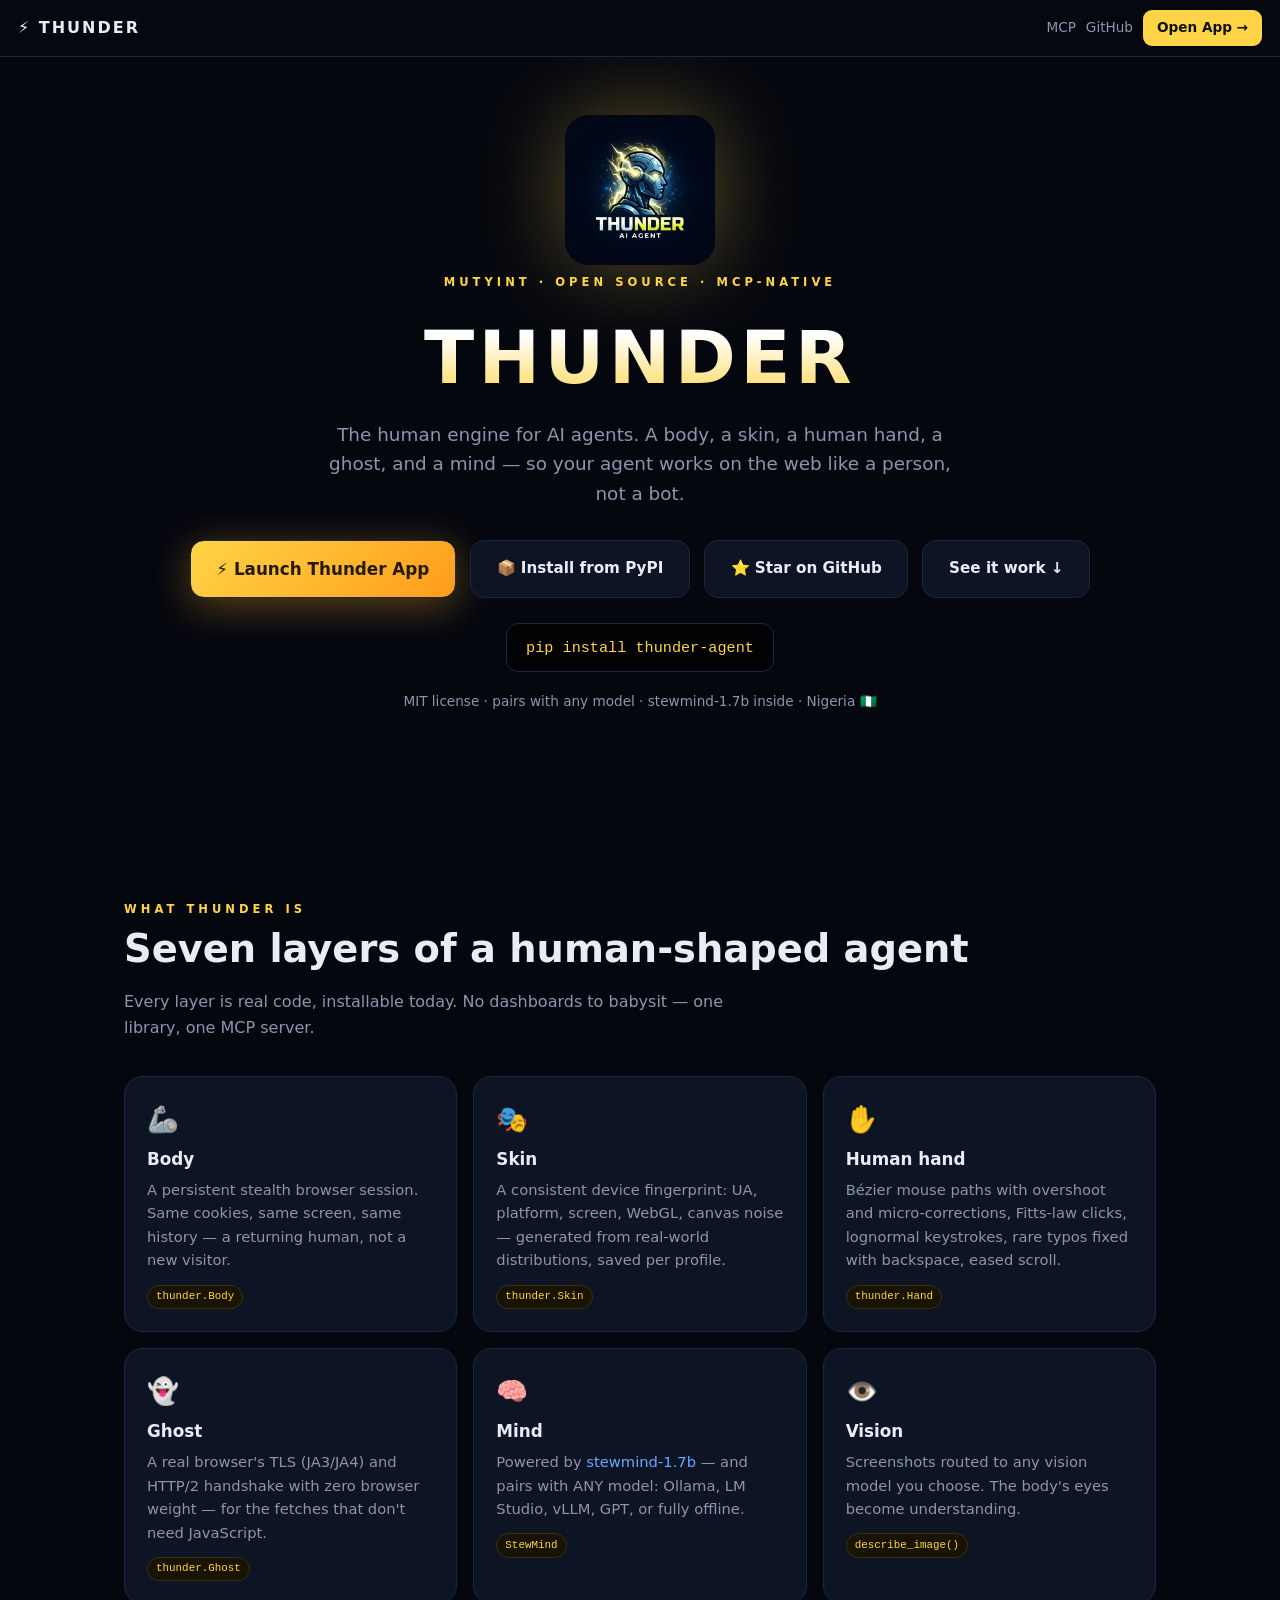
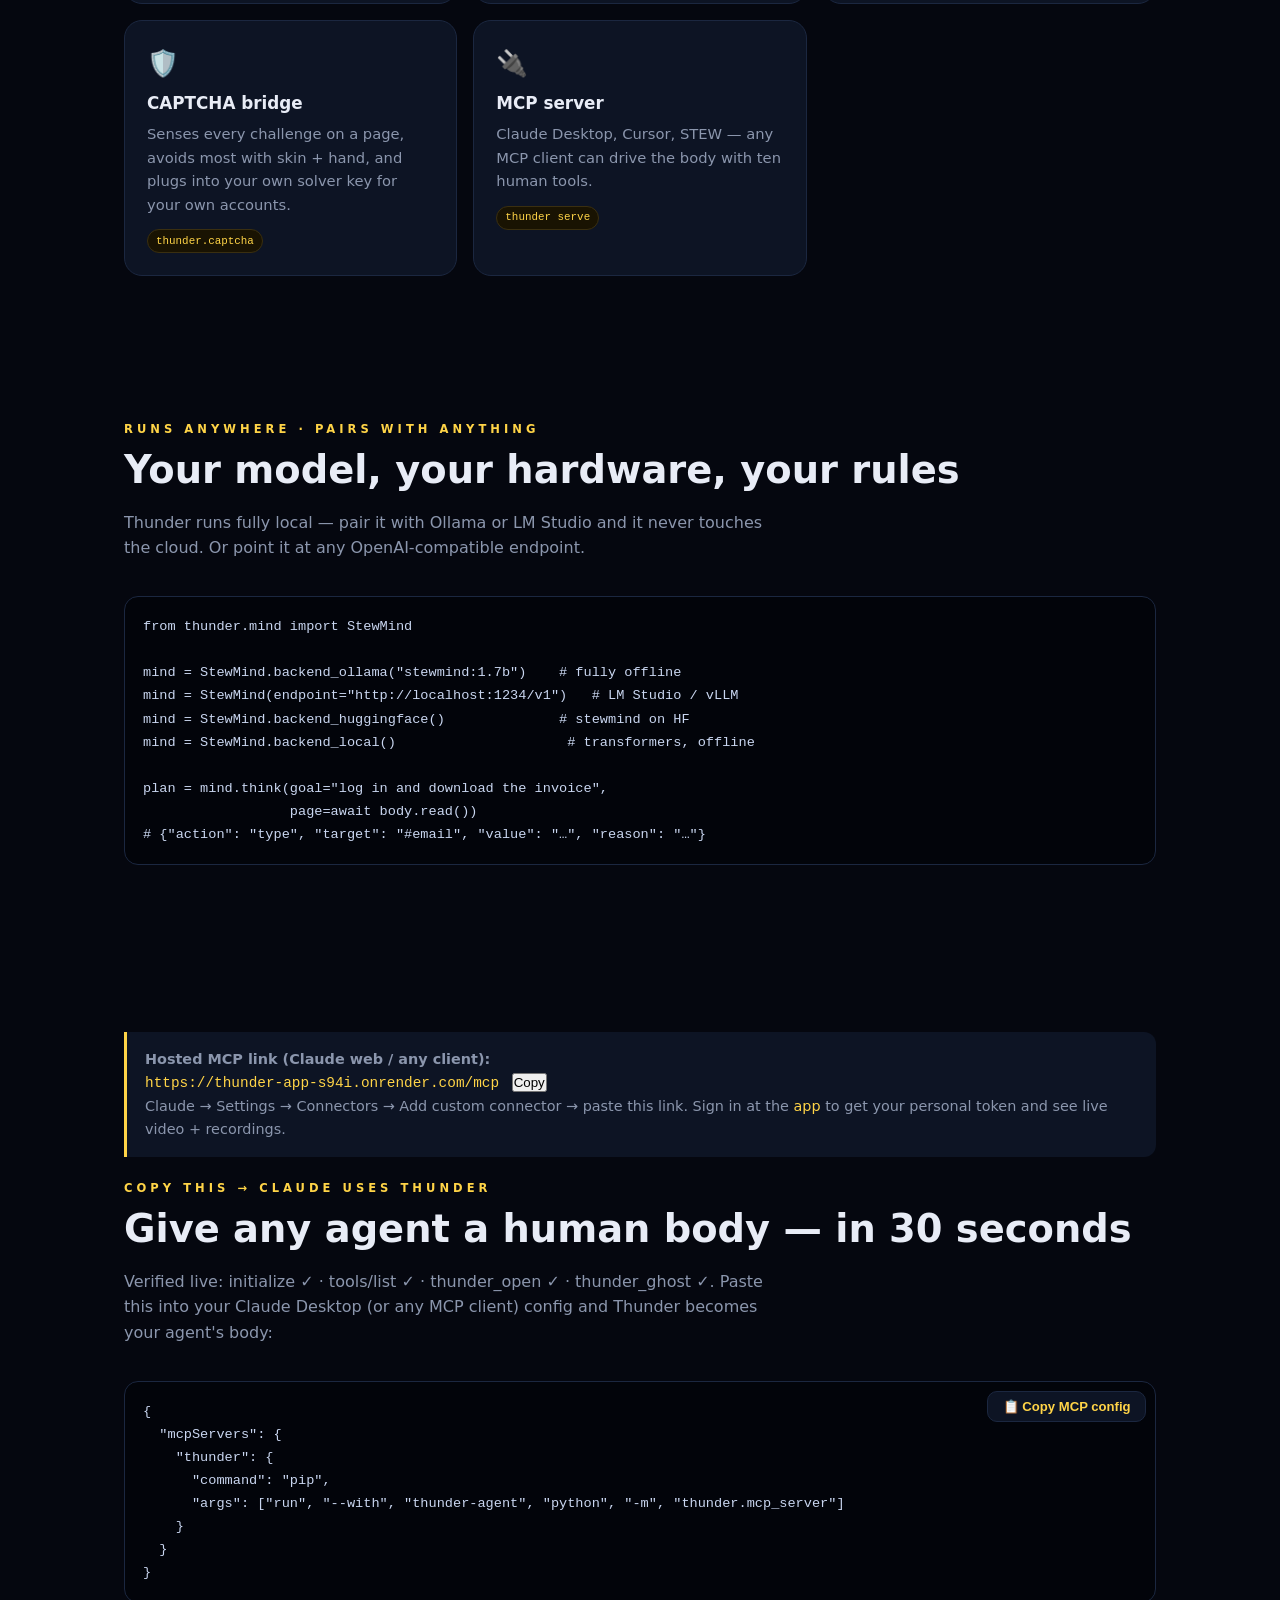
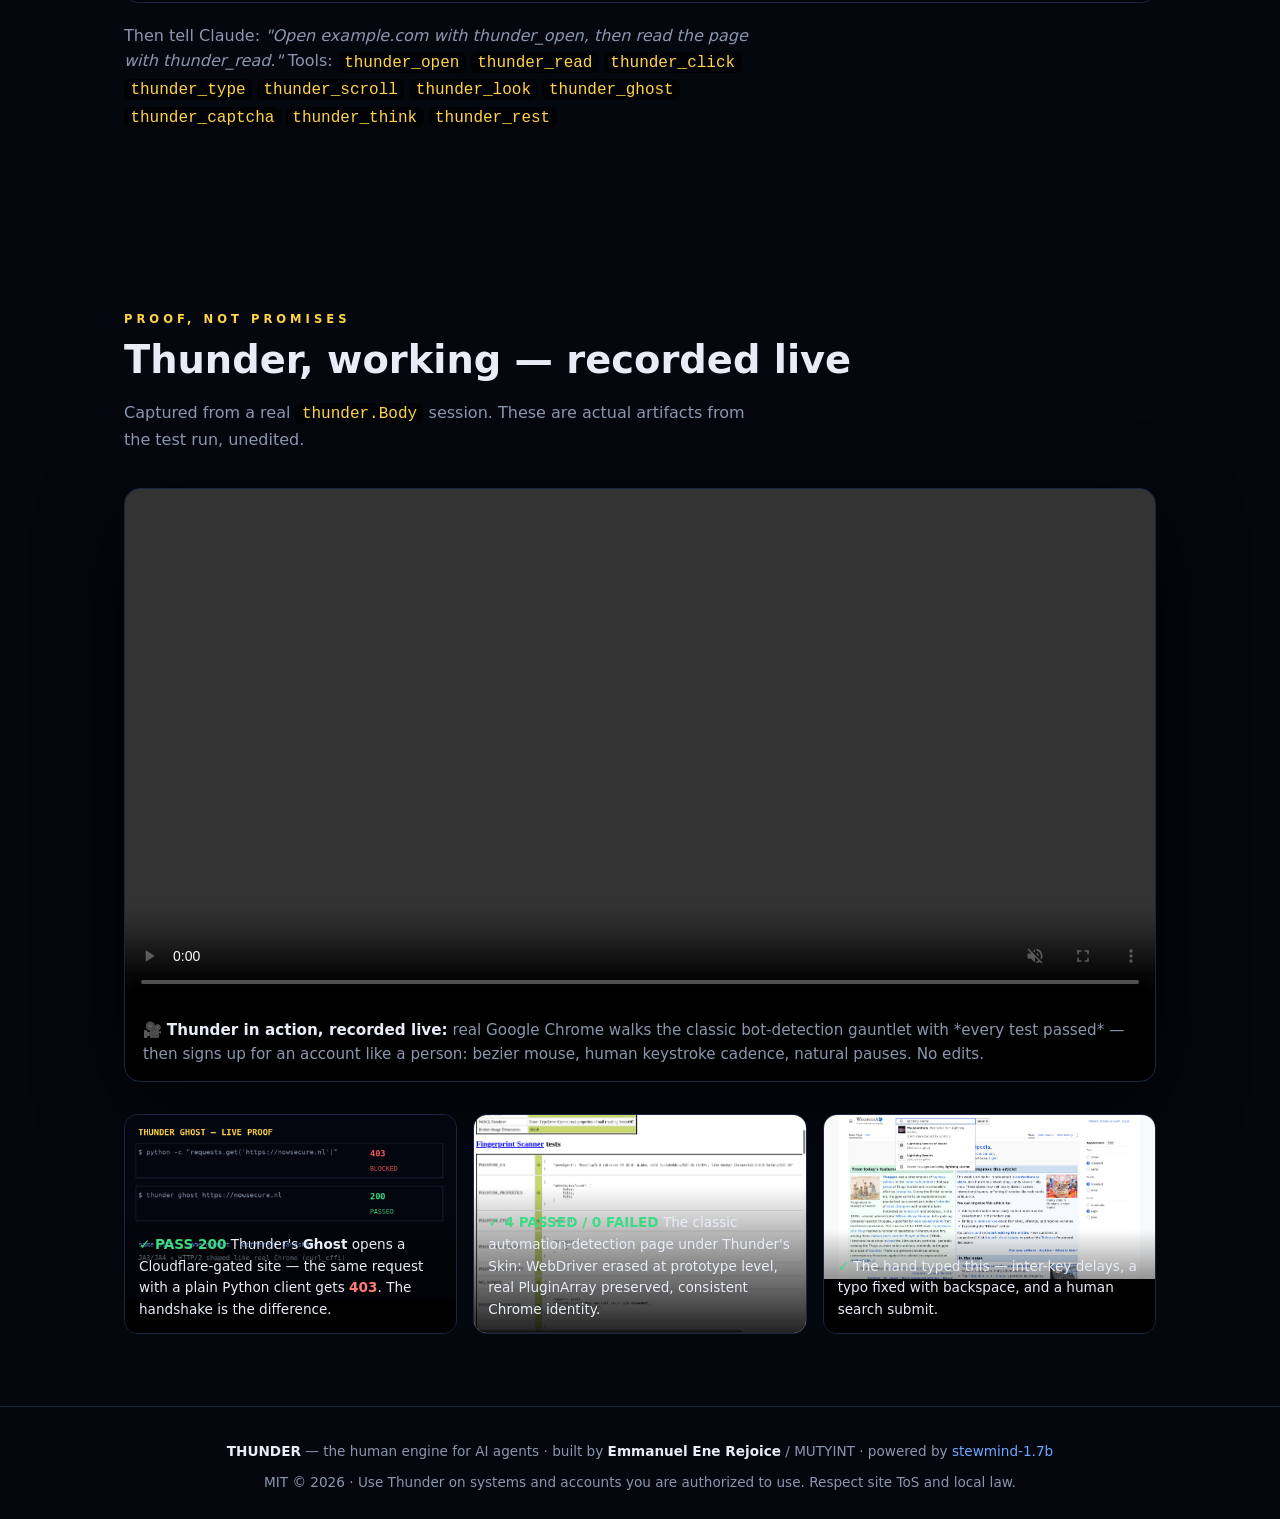
==== commit 2606347a: "v0.6.2: smart target resolver (Google/Bing/DDG live search from URL box), browse error watchdog, lan" ====
--- a/site/index.html
+++ b/site/index.html
@@ -66,6 +66,14 @@
 </head>
 <body>
 <canvas id="storm"></canvas>
+<div id="topnav" style="position:fixed;top:0;left:0;right:0;z-index:50;display:flex;justify-content:space-between;align-items:center;padding:10px 18px;background:rgba(7,9,16,.82);backdrop-filter:blur(10px);border-bottom:1px solid var(--line)">
+  <b style="letter-spacing:2px">⚡ THUNDER</b>
+  <span style="display:flex;gap:10px;align-items:center">
+    <a href="#mcp" style="color:var(--dim);font-size:.85rem;text-decoration:none">MCP</a>
+    <a href="https://github.com/emmanuelerogian723-alt/thunder" target="_blank" style="color:var(--dim);font-size:.85rem;text-decoration:none">GitHub</a>
+    <a href="https://thunder-app-s94i.onrender.com/" style="background:var(--bolt);color:#111;font-weight:700;padding:7px 14px;border-radius:9px;text-decoration:none;font-size:.85rem">Open App →</a>
+  </span>
+</div>
 <header>
   <div class="wrap hero-in">
     <img class="logo float" src="assets/thunder-logo.png" alt="Thunder logo">
@@ -73,7 +81,8 @@
     <h1>THUNDER</h1>
     <p class="tag">The human engine for AI agents. A body, a skin, a human hand, a ghost, and a mind — so your agent works on the web like a person, not a bot.</p>
     <div class="cta">
-      <a class="btn primary" href="https://pypi.org/project/thunder-agent/" target="_blank">📦 Install from PyPI</a>
+      <a class="btn primary" id="launch-app" href="https://thunder-app-s94i.onrender.com/" style="font-size:1.05rem">⚡ Launch Thunder App</a>
+      <a class="btn ghost" href="https://pypi.org/project/thunder-agent/" target="_blank">📦 Install from PyPI</a>
       <a class="btn ghost" href="https://github.com/emmanuelerogian723-alt/thunder" target="_blank">⭐ Star on GitHub</a>
       <a class="btn ghost" href="#proofs">See it work ↓</a>
     </div>
@@ -119,6 +128,10 @@
 </section>
 
 <section id="mcp">
+<div class="wrap"><div class="note" style="margin-bottom:1.4rem"><b>Hosted MCP link (Claude web / any client):</b><br>
+<code id="mcpurl" style="color:var(--bolt);word-break:break-all">https://thunder-app-s94i.onrender.com/mcp</code>
+<button onclick="navigator.clipboard.writeText('https://thunder-app-s94i.onrender.com/mcp')" style="margin-left:8px;cursor:pointer">Copy</button><br>
+Claude → Settings → Connectors → Add custom connector → paste this link. Sign in at the <a href="https://thunder-app-s94i.onrender.com/" style="color:var(--bolt)">app</a> to get your personal token and see live video + recordings.</div></div>
   <div class="wrap">
     <div class="kicker">COPY THIS → CLAUDE USES THUNDER</div>
     <h2>Give any agent a human body — in 30 seconds</h2>
